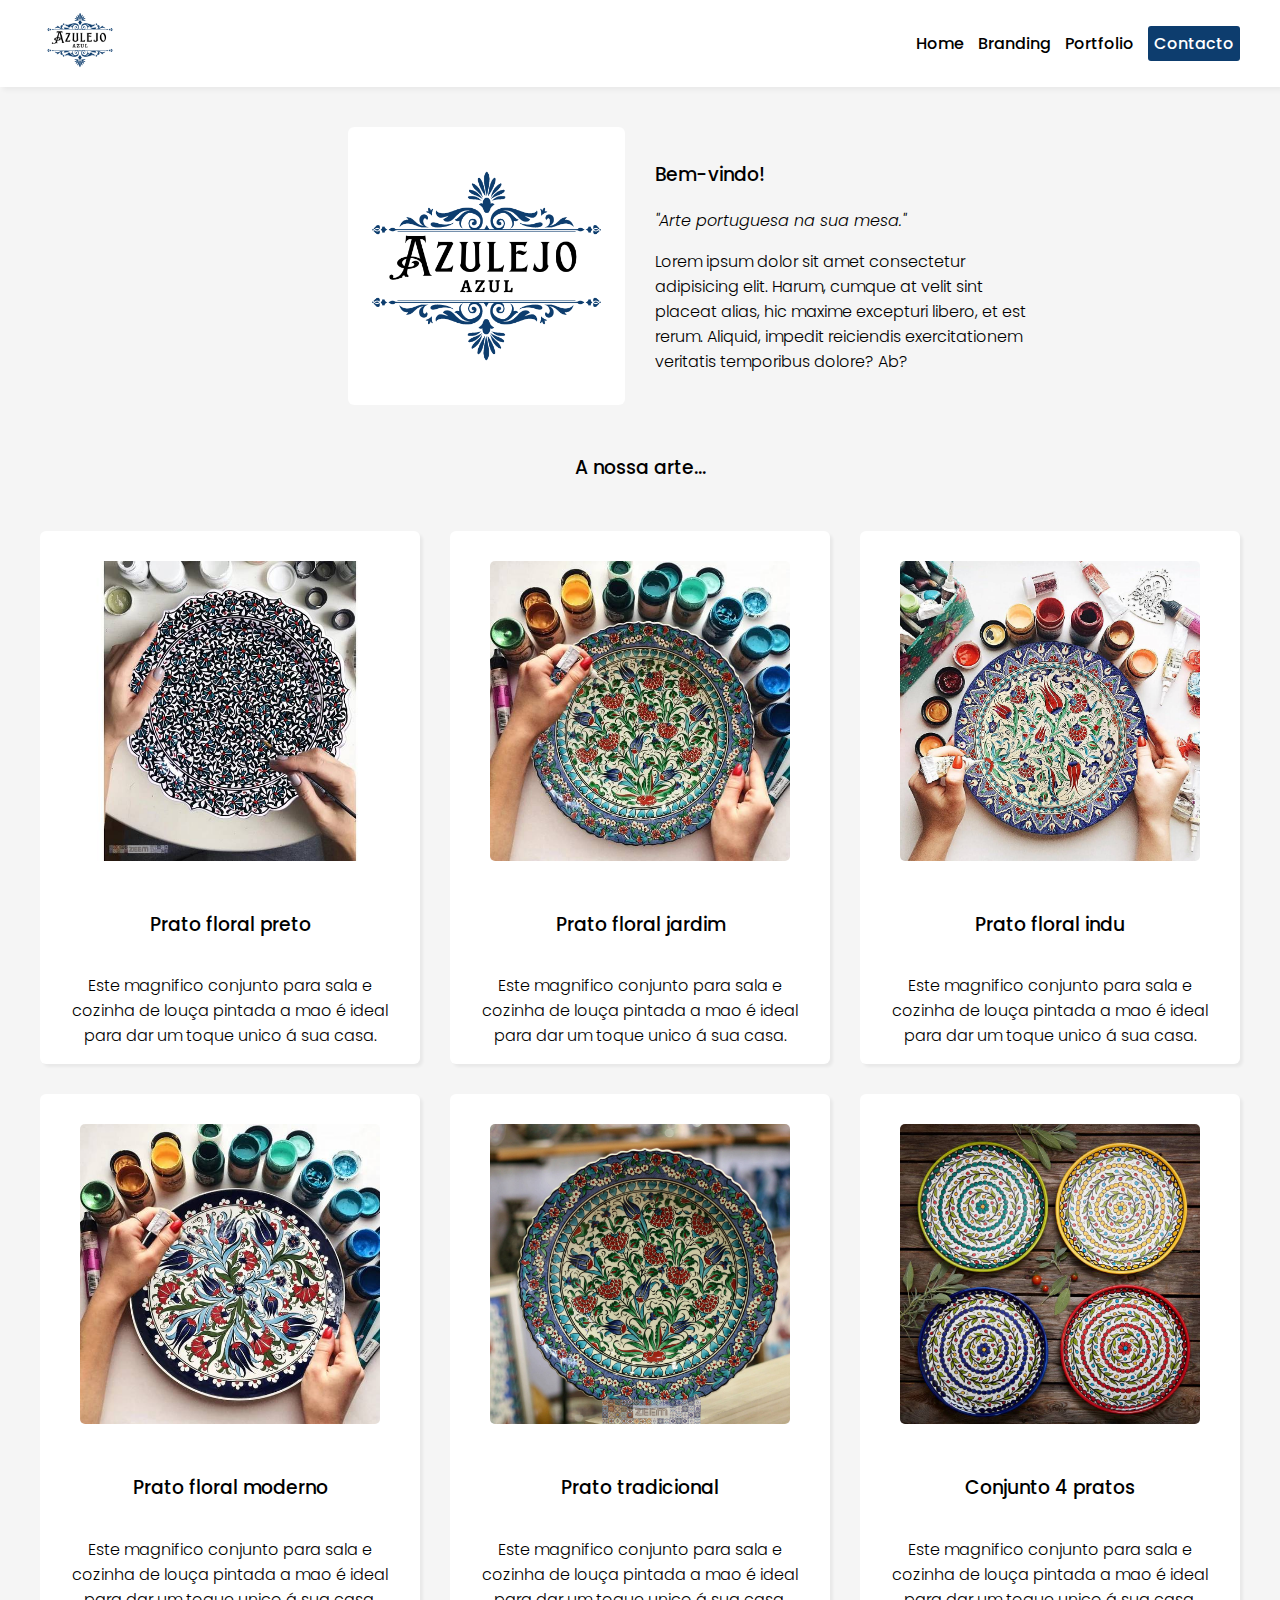
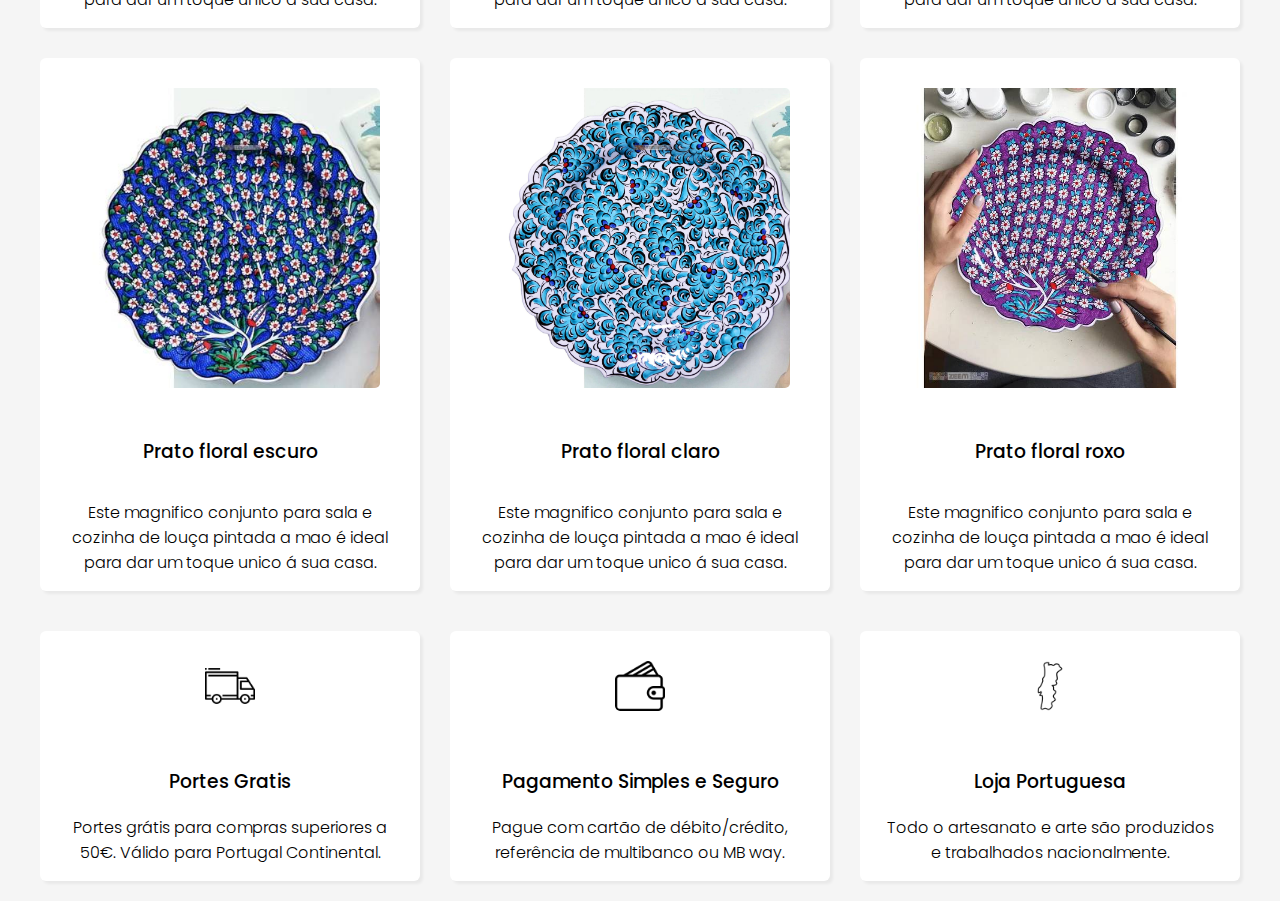
==== index.html @ 8f3012cb "Website azulejo azul" ====
<!DOCTYPE html>
<html lang="pt">
  <head>
    <meta charset="UTF-8" />
    <meta name="viewport" content="width=device-width, initial-scale=1.0" />
    <title>Azulejo Azul</title>
    <link rel="shortcut icon" href="img/logo.png" type="image/x-icon" />
    <link rel="stylesheet" href="style.css" />
    <script src="sidebar.js"></script>
  </head>
  <body>
    <header class="grid">
      <a href="#"><img src="img/logo.png" alt="" /></a>
      <nav class="sidebar">
        <a href="#" onclick="hideSidebar()"
          ><svg
            height="24px"
            id="Layer_1"
            style="enable-background: new 0 0 512 512"
            version="1.1"
            viewBox="0 0 512 512"
            width="24px"
            xml:space="preserve"
            xmlns="http://www.w3.org/2000/svg"
            xmlns:xlink="http://www.w3.org/1999/xlink"
          >
            <path
              d="M189.3,128.4L89,233.4c-6,5.8-9,13.7-9,22.4c0,8.7,3,16.5,9,22.4l100.3,105.4c11.9,12.5,31.3,12.5,43.2,0  c11.9-12.5,11.9-32.7,0-45.2L184.4,288h217c16.9,0,30.6-14.3,30.6-32c0-17.7-13.7-32-30.6-32h-217l48.2-50.4  c11.9-12.5,11.9-32.7,0-45.2C220.6,115.9,201.3,115.9,189.3,128.4z"
            /></svg></a>
        <a href="#">Home</a>
        <a href="Branding.html">Branding</a>
        <a href="portfolio.html">Portfolio</a>
        <a href="contactos.html">Contacto</a>
      </nav>
      <nav>
        <a href="#" class="hideOnMobile">Home</a>
        <a href="Branding.html" class="hideOnMobile">Branding</a>
        <a href="portfolio.html" class="hideOnMobile">Portfolio</a>
        <a href="contactos.html" id="contacto">Contacto</a>
        <a href="#" onclick="showSidebar()" class="menuButton"
          ><svg
            xmlns="http://www.w3.org/2000/svg"
            height="30px"
            viewBox="0 -960 960 960"
            width="30px"
            fill="#000000"
          >
            <path
              d="M120-240v-80h720v80H120Zm0-200v-80h720v80H120Zm0-200v-80h720v80H120Z"
            /></svg></a>
      </nav>
    </header>
    <main class="grid">
      <img src="img/logo.png" alt="logo azulejo azul" id="logo" />
      <div class="welcome">
        <h3>Bem-vindo!</h3>
        <p><i>"Arte portuguesa na sua mesa."</i></p>
        <p>
          Lorem ipsum dolor sit amet consectetur adipisicing elit. Harum, cumque
          at velit sint placeat alias, hic maxime excepturi libero, et est
          rerum. Aliquid, impedit reiciendis exercitationem veritatis temporibus
          dolore? Ab?
        </p>
      </div>
      <h3 class="tgaleria">A nossa arte...</h3>
      <div class="cartao">
        <img src="img/prato9.webp" alt="" width="100px" />
        <h3>Prato floral preto</h3>
        <p>
          Este magnifico conjunto para sala e cozinha de louça pintada a mao é
          ideal para dar um toque unico á sua casa.
        </p>
      </div>
      <div class="cartao">
        <img src="img/prato1.webp" alt="" width="100px" />
        <h3>Prato floral jardim</h3>
        <p>
          Este magnifico conjunto para sala e cozinha de louça pintada a mao é
          ideal para dar um toque unico á sua casa.
        </p>
      </div>
      <div class="cartao">
        <img src="img/prato2.jpg" alt="" />
        <h3>Prato floral indu</h3>
        <p>
          Este magnifico conjunto para sala e cozinha de louça pintada a mao é
          ideal para dar um toque unico á sua casa.
        </p>
      </div>
      <div class="cartao">
        <img src="img/prato3.webp" alt="" width="100px" />
        <h3>Prato floral moderno</h3>
        <p>
          Este magnifico conjunto para sala e cozinha de louça pintada a mao é
          ideal para dar um toque unico á sua casa.
        </p>
      </div>
      <div class="cartao">
        <img src="img/prato4.webp" alt="" width="100px" />
        <h3>Prato tradicional</h3>
        <p>
          Este magnifico conjunto para sala e cozinha de louça pintada a mao é
          ideal para dar um toque unico á sua casa.
        </p>
      </div>
      <div class="cartao">
        <img src="img/prato5.webp" alt="" />
        <h3>Conjunto 4 pratos</h3>
        <p>
          Este magnifico conjunto para sala e cozinha de louça pintada a mao é
          ideal para dar um toque unico á sua casa.
        </p>
      </div>
      <div class="cartao">
        <img src="img/prato6.webp" alt="" width="100px" />
        <h3>Prato floral escuro</h3>
        <p>
          Este magnifico conjunto para sala e cozinha de louça pintada a mao é
          ideal para dar um toque unico á sua casa.
        </p>
      </div>
      <div class="cartao">
        <img src="img/prato7.webp" alt="" width="100px" />
        <h3>Prato floral claro</h3>
        <p>
          Este magnifico conjunto para sala e cozinha de louça pintada a mao é
          ideal para dar um toque unico á sua casa.
        </p>
      </div>
      <div class="cartao">
        <img src="img/prato8.webp" alt="" />
        <h3>Prato floral roxo</h3>
        <p>
          Este magnifico conjunto para sala e cozinha de louça pintada a mao é
          ideal para dar um toque unico á sua casa.
        </p>
      </div>
    </main>
  </body>
  <footer class="grid">
    <div class="cartao">
      <img src="img/truck.png" alt="imagem de transportadora" width="50px" />
      <h3>Portes Gratis</h3>
      <p>
        Portes grátis para compras superiores a 50€. Válido para Portugal
        Continental.
      </p>
    </div>
    <div class="cartao">
      <img src="img/wallet.png" alt="imagem de uma carteira" width="50px" />
      <h3>Pagamento Simples e Seguro</h3>
      <p>
        Pague com cartão de débito/crédito, referência de multibanco ou MB way.
      </p>
    </div>
    <div class="cartao">
      <img src="img/portugal.png" alt="imagem de portugal" width="50px" />
      <h3>Loja Portuguesa</h3>
      <p>
        Todo o artesanato e arte são produzidos e trabalhados nacionalmente.
      </p>
    </div>
  </footer>
</html>
---- style.css ----
@import url('https://fonts.googleapis.com/css2?family=Poppins:ital,wght@0,100;0,200;0,300;0,400;0,500;0,600;0,700;0,800;0,900;1,100;1,200;1,300;1,400;1,500;1,600;1,700;1,800;1,900&display=swap');

/* FAMILIA POPPIN\  */

p,
li {
  font-family: 'Poppins', sans-serif;
  font-weight: 300;
  font-style: normal;
}

#logo {
  width: 100%;
  text-align: center;
  grid-column: 4 / span 3;
  border-radius: 6px;
}

#perfil {
  grid-column: span 6;
  filter: grayscale(100%);
  width: 100%;
}

#contacto-button {
  background-color: #0d3d6e; /* Green background */
  border: none; /* Remove borders */
  color: white; /* White text */
  padding: 6px; /* Some padding */
  text-align: center; /* Centered text */
  text-decoration: none; /* Remove underline */
  display: inline-block; /* Inline block element */
  font-size: 16px; /* Font size */
  cursor: pointer; /* Pointer cursor on hover */
  border-radius: 2px; /* Rounded corners */
  /* position: absolute;
            bottom: 0; */
}

#contacto-button:hover {
  background-color: black;
}

#sobremim {
  grid-column: span 5;
  position: relative;
  justify-content: center;
}

main .welcome {
  grid-column: 7 / span 4;
}

.poppins-regular {
  font-family: 'Poppins', sans-serif;
  font-weight: 400;
  font-style: normal;
}

h3,
header nav a {
  font-family: 'Poppins', sans-serif;
  font-weight: 500;
  font-style: normal;
}

.tgaleria {
  grid-column: 4 / span 6;
  text-align: center;
}

#contacto {
  background-color: #0d3d6e;
  color: white;
  border-radius: 3px;
  padding: 6px;
}

h1,
h2 {
  font-family: 'Poppins', sans-serif;
  font-weight: 600;
  font-style: normal;
}

.poppins-bold {
  font-family: 'Poppins', sans-serif;
  font-weight: 700;
  font-style: normal;
}

/*  */

.produtos {
  text-decoration: none;
  color: black;
}

body {
  margin: 0;
  font-family: 'Poppins';
  background: #f5f5f5;
}

.grid {
  display: grid;
  grid-template-columns: repeat(12, 1fr);
  gap: 30px;
}

header {
  padding: 0px 40px;
  background: #fff;
  align-items: center;
  box-shadow: 3px 3px 5px rgba(0, 0, 0, 0.05);
}

header img {
  width: 80px;
}

header h1 {
  grid-column: span 6;
}

header nav {
  grid-column: 7 / span 6;
  justify-self: end;
}

.sidebar {
  position: fixed;
  top: 0;
  right: 0;
  height: 100vh;
  width: 250px;
  z-index: 999;
  background-color: rgba(0, 0, 0, 0.1);
  backdrop-filter: blur(10px);
  box-shadow: -3px 0 3px rgba(0, 0, 0, 0.05);
  display: none;
  flex-direction: column;
  align-items: center;
  justify-content: center;
}

header nav a {
  color: black;
  margin-left: 10px;
  text-decoration: none;
}
main {
  max-width: 1200px;
  margin: 20px auto;
  padding: 20px;
  align-items: center;
}

main > h2 {
  grid-column: span 12;
  font-size: 1.5em;
  text-align: center;
  /* padding-top: 20px; */
}

main .cartao {
  grid-column: span 4;
  background: white;
  padding: 0px 20px;
  border-radius: 6px;
  box-shadow: 3px 3px 3px rgba(0, 0, 0, 0.05);
  height: 100%;
  text-align: center;
  display: flex;
  flex-direction: column;
  justify-content: center;
  align-items: center;
  cursor: pointer;
}

main .cartao_contacto {
  grid-column: span 12;
  background: white;
  border-radius: 6px;
  box-shadow: 3px 3px 3px rgba(0, 0, 0, 0.05);
  text-align: center;
  display: flex;
  flex-direction: column;
  justify-content: center;
  align-items: center;
}

input[type='text'],
input[type='email'],
select,
textarea {
  width: 100%;
  padding: 12px;
  border: 1px solid #ccc;
  border-radius: 4px;
  box-sizing: border-box;
  margin-top: 6px;
  margin-bottom: 16px;
  resize: vertical;
}

input[value='Enviar'] {
  background-color: black;
  color: white;
  padding: 12px 20px;
  border: none;
  border-radius: 4px;
  cursor: pointer;
  margin-bottom: 19px;
  width: 36px;
}

input[value='Enviar']:hover {
  background-color: gray;
}

.container {
  border-radius: 5px;
  background-color: #f2f2f2;
  padding: 20px;
}

main .cartao img {
  width: 300px;
}

footer {
  padding: 0px 40px 20px 40px;
  background: #f5f5f5;
  align-items: center;
}

footer .cartao {
  grid-column: span 4;
  background: white;
  padding: 0px 20px;
  border-radius: 6px;
  box-shadow: 3px 3px 3px rgba(0, 0, 0, 0.05);
  text-align: center;
  height: 100%;
}

.cartao_s {
  grid-column: span 6;
  background: white;
  padding: 0px 20px 20px 20px;
  border-radius: 6px;
  box-shadow: 3px 3px 3px rgba(0, 0, 0, 0.05);
  text-align: center;
  /* height: 100%; */
  display: flex;
  flex-direction: column;
  align-items: center;
  /* justify-content: center; */
  /*  */
  max-height: 200px; /* Altura inicial limitada */
  overflow: hidden;
  transition: max-height 0.4s ease;
  position: relative;
  /* Para posicionar o botão dentro da caixa */
}

.cartao_s.expanded {
  max-height: 100%;
  height: 100%; /* Altura ao expandir */
  justify-content: center;
}

.expand-btn {
  background-color: black;
  color: white;
  border: none;
  padding: 8px 12px;
  cursor: pointer;
  text-align: center;
  width: 100%;
  position: absolute;
  /* Posiciona o botão dentro da caixa */
  bottom: 0; /* Alinha o botão na parte inferior */
  left: 0;
  margin-top: 60px;
}

.expand-btn:hover {
  background-color: grey;
}

.cartao_s p,
ul {
  text-align: start;
}

.cartao_s p {
  text-indent: 1em;
}

.cartao_s img {
  width: 200px;
}

.cartao img {
  margin: 30px 0px;
  border-radius: 5px;
}

/* EFEITO NAVBAR */
nav a {
  position: relative;
}

div.branding {
  grid-column: 2 / span 10;
  position: relative;
  /* width: 50vw; */
  /* height: 0; */
  padding-top: 56.25%;
  padding-bottom: 0;
  box-shadow: 0 2px 8px 0 rgba(63, 69, 81, 0.16);
  /* margin-top: 1.6em;
  margin-bottom: 0.9em; */
  overflow: hidden;
  border-radius: 8px;
  will-change: transform;
}

nav a::after {
  content: '';
  display: block;
  height: 2px;
  width: 0;
  background-color: #333;
  position: absolute;
  bottom: 0;
  left: 50%;
  transform: translateX(-50%);
  transition: width 0.3s ease-in-out, transform 0.3s ease-in-out;
}

nav a#contacto::after {
  content: none;
}

nav a#contacto:hover {
  background-color: black;
}

nav a:hover::after {
  width: 100%;
}
/* FIM EFEITO */
.menuButton {
  display: none;
}
@media screen and (max-width: 960px) {
  html {
    width: 100vw;
  }

  /* header nav a {
    color: #023265;
  } */

  .menuButton {
    display: block;
  }
  main img {
    grid-column: 2 / span 10;
  }
  main .welcome {
    grid-column: 3 / span 8;
    text-align: center;
  }

  main .cartao {
    grid-column: 2 / span 10;
  }
  main .cartao_s {
    grid-column: span 10;
  }

  div.welcome {
    grid-column: 2 / span 10;
  }

  header nav {
    grid-column: 12;
  }
  header.grid {padding:0px;width: 100%;}

  header a {grid-column: span 3;}

  #sobremim {
    grid-column: span 12;
  }

  #expandableBox {
    grid-column: span 12;
  }

  div#sobremim a{
    margin-left: 35%;
    width: 30%;
  }

  #perfil {
    grid-column: 1 / span 10;
  }

  .hideOnMobile {
    display: none;
  }

 a#contacto{display: none;}

  main .cartao img {
    width: 100%;
  }
  footer .cartao {
    grid-column: 2 / span 10;
    height: 100%;
  }
  footer {
    padding: 0px 10px 20px;
    margin-bottom: 10px;
  }
  main.grid {
    margin: 20 0px;
    padding-top: 0;
  }
  #logo {
    width: 50%;
    grid-column: 5 / span 8;
  }
  header img {
    grid-column: span 2;
  }

  div.branding {
    grid-column: span 12;
  }
}

div.cartao_contacto{
  padding: 2%;
}

#sitacao{margin-top: 0px;}

@media (max-width: 600px) {
  .sidebar {
    width: 100%;
  }
}
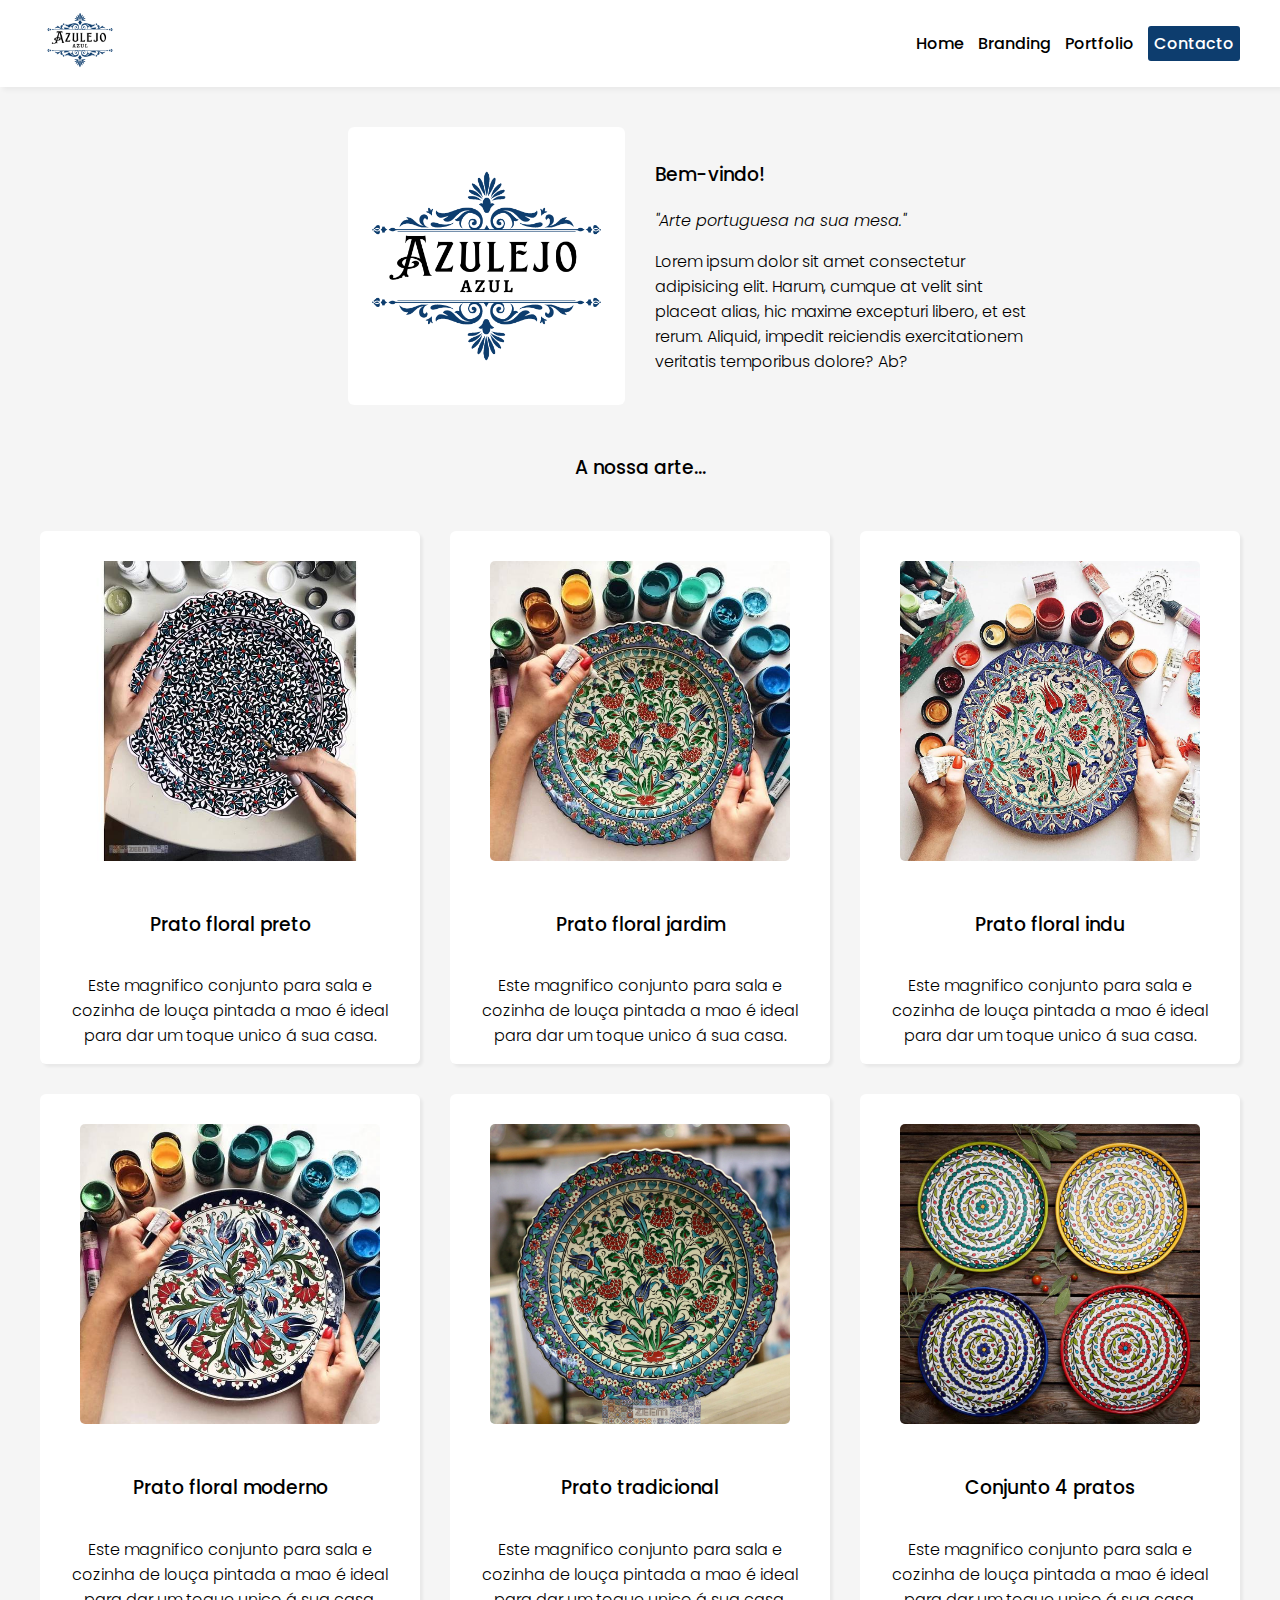
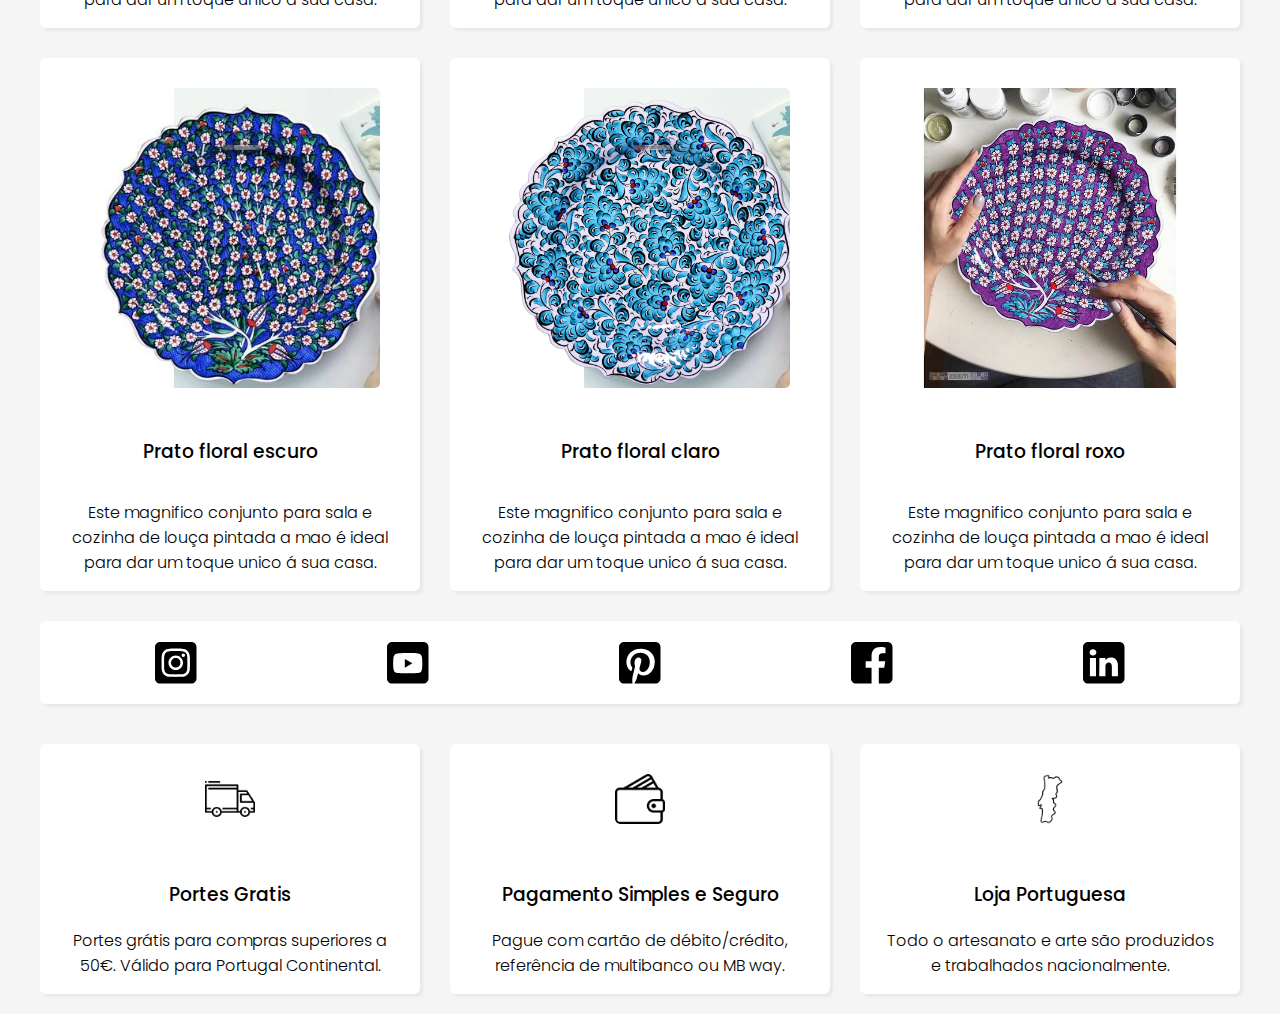
==== commit f8275f31: "added socials" ====
--- a/index.html
+++ b/index.html
@@ -26,7 +26,8 @@
           >
             <path
               d="M189.3,128.4L89,233.4c-6,5.8-9,13.7-9,22.4c0,8.7,3,16.5,9,22.4l100.3,105.4c11.9,12.5,31.3,12.5,43.2,0  c11.9-12.5,11.9-32.7,0-45.2L184.4,288h217c16.9,0,30.6-14.3,30.6-32c0-17.7-13.7-32-30.6-32h-217l48.2-50.4  c11.9-12.5,11.9-32.7,0-45.2C220.6,115.9,201.3,115.9,189.3,128.4z"
-            /></svg></a>
+            /></svg
+        ></a>
         <a href="#">Home</a>
         <a href="Branding.html">Branding</a>
         <a href="portfolio.html">Portfolio</a>
@@ -47,7 +48,8 @@
           >
             <path
               d="M120-240v-80h720v80H120Zm0-200v-80h720v80H120Zm0-200v-80h720v80H120Z"
-            /></svg></a>
+            /></svg
+        ></a>
       </nav>
     </header>
     <main class="grid">
@@ -134,6 +136,111 @@
           Este magnifico conjunto para sala e cozinha de louça pintada a mao é
           ideal para dar um toque unico á sua casa.
         </p>
+      </div>
+      <div class="socials">
+        <a href=""><?xml version="1.0" ?><!DOCTYPE svg PUBLIC '-//W3C//DTD SVG 1.1//EN' 'http://www.w3.org/Graphics/SVG/1.1/DTD/svg11.dtd'>
+        <svg
+          style="
+            fill-rule: evenodd;
+            clip-rule: evenodd;
+            stroke-linejoin: round;
+            stroke-miterlimit: 2;
+          "
+          version="1.1"
+          viewBox="0 0 512 512"
+          width="100%"
+          xml:space="preserve"
+          xmlns="http://www.w3.org/2000/svg"
+          xmlns:serif="http://www.serif.com/"
+          xmlns:xlink="http://www.w3.org/1999/xlink"
+        >
+          <path
+            d="M449.446,0c34.525,0 62.554,28.03 62.554,62.554l0,386.892c0,34.524 -28.03,62.554 -62.554,62.554l-386.892,0c-34.524,0 -62.554,-28.03 -62.554,-62.554l0,-386.892c0,-34.524 28.029,-62.554 62.554,-62.554l386.892,0Zm-193.446,81c-47.527,0 -53.487,0.201 -72.152,1.053c-18.627,0.85 -31.348,3.808 -42.48,8.135c-11.508,4.472 -21.267,10.456 -30.996,20.184c-9.729,9.729 -15.713,19.489 -20.185,30.996c-4.326,11.132 -7.284,23.853 -8.135,42.48c-0.851,18.665 -1.052,24.625 -1.052,72.152c0,47.527 0.201,53.487 1.052,72.152c0.851,18.627 3.809,31.348 8.135,42.48c4.472,11.507 10.456,21.267 20.185,30.996c9.729,9.729 19.488,15.713 30.996,20.185c11.132,4.326 23.853,7.284 42.48,8.134c18.665,0.852 24.625,1.053 72.152,1.053c47.527,0 53.487,-0.201 72.152,-1.053c18.627,-0.85 31.348,-3.808 42.48,-8.134c11.507,-4.472 21.267,-10.456 30.996,-20.185c9.729,-9.729 15.713,-19.489 20.185,-30.996c4.326,-11.132 7.284,-23.853 8.134,-42.48c0.852,-18.665 1.053,-24.625 1.053,-72.152c0,-47.527 -0.201,-53.487 -1.053,-72.152c-0.85,-18.627 -3.808,-31.348 -8.134,-42.48c-4.472,-11.507 -10.456,-21.267 -20.185,-30.996c-9.729,-9.728 -19.489,-15.712 -30.996,-20.184c-11.132,-4.327 -23.853,-7.285 -42.48,-8.135c-18.665,-0.852 -24.625,-1.053 -72.152,-1.053Zm0,31.532c46.727,0 52.262,0.178 70.715,1.02c17.062,0.779 26.328,3.63 32.495,6.025c8.169,3.175 13.998,6.968 20.122,13.091c6.124,6.124 9.916,11.954 13.091,20.122c2.396,6.167 5.247,15.433 6.025,32.495c0.842,18.453 1.021,23.988 1.021,70.715c0,46.727 -0.179,52.262 -1.021,70.715c-0.778,17.062 -3.629,26.328 -6.025,32.495c-3.175,8.169 -6.967,13.998 -13.091,20.122c-6.124,6.124 -11.953,9.916 -20.122,13.091c-6.167,2.396 -15.433,5.247 -32.495,6.025c-18.45,0.842 -23.985,1.021 -70.715,1.021c-46.73,0 -52.264,-0.179 -70.715,-1.021c-17.062,-0.778 -26.328,-3.629 -32.495,-6.025c-8.169,-3.175 -13.998,-6.967 -20.122,-13.091c-6.124,-6.124 -9.917,-11.953 -13.091,-20.122c-2.396,-6.167 -5.247,-15.433 -6.026,-32.495c-0.842,-18.453 -1.02,-23.988 -1.02,-70.715c0,-46.727 0.178,-52.262 1.02,-70.715c0.779,-17.062 3.63,-26.328 6.026,-32.495c3.174,-8.168 6.967,-13.998 13.091,-20.122c6.124,-6.123 11.953,-9.916 20.122,-13.091c6.167,-2.395 15.433,-5.246 32.495,-6.025c18.453,-0.842 23.988,-1.02 70.715,-1.02Zm0,53.603c-49.631,0 -89.865,40.234 -89.865,89.865c0,49.631 40.234,89.865 89.865,89.865c49.631,0 89.865,-40.234 89.865,-89.865c0,-49.631 -40.234,-89.865 -89.865,-89.865Zm0,148.198c-32.217,0 -58.333,-26.116 -58.333,-58.333c0,-32.217 26.116,-58.333 58.333,-58.333c32.217,0 58.333,26.116 58.333,58.333c0,32.217 -26.116,58.333 -58.333,58.333Zm114.416,-151.748c0,11.598 -9.403,20.999 -21.001,20.999c-11.597,0 -20.999,-9.401 -20.999,-20.999c0,-11.598 9.402,-21 20.999,-21c11.598,0 21.001,9.402 21.001,21Z"
+          />
+        </svg></a
+        >
+        <a href=""><?xml version="1.0" ?><!DOCTYPE svg PUBLIC '-//W3C//DTD SVG 1.1//EN' 'http://www.w3.org/Graphics/SVG/1.1/DTD/svg11.dtd'>
+        <svg
+          style="
+            fill-rule: evenodd;
+            clip-rule: evenodd;
+            stroke-linejoin: round;
+            stroke-miterlimit: 2;
+          "
+          version="1.1"
+          viewBox="0 0 512 512"
+          width="100%"
+          xml:space="preserve"
+          xmlns="http://www.w3.org/2000/svg"
+          xmlns:serif="http://www.serif.com/"
+          xmlns:xlink="http://www.w3.org/1999/xlink"
+        >
+          <path
+            d="M449.446,0c34.525,0 62.554,28.03 62.554,62.554l0,386.892c0,34.524 -28.03,62.554 -62.554,62.554l-386.892,0c-34.524,0 -62.554,-28.03 -62.554,-62.554l0,-386.892c0,-34.524 28.029,-62.554 62.554,-62.554l386.892,0Zm-20.967,175.63c-4.139,-15.489 -16.337,-27.687 -31.826,-31.826c-28.078,-7.524 -140.653,-7.524 -140.653,-7.524c0,0 -112.575,0 -140.653,7.524c-15.486,4.139 -27.686,16.337 -31.826,31.826c-7.521,28.075 -7.521,86.652 -7.521,86.652c0,0 0,58.576 7.521,86.648c4.14,15.489 16.34,27.69 31.826,31.829c28.078,7.521 140.653,7.521 140.653,7.521c0,0 112.575,0 140.653,-7.521c15.489,-4.139 27.687,-16.34 31.826,-31.829c7.521,-28.072 7.521,-86.648 7.521,-86.648c0,0 0,-58.577 -7.521,-86.652Zm-208.481,140.653l0,-108.002l93.53,54.001l-93.53,54.001Z"
+          />
+        </svg></a
+        >
+        <a href=""><?xml version="1.0" ?><!DOCTYPE svg PUBLIC '-//W3C//DTD SVG 1.1//EN' 'http://www.w3.org/Graphics/SVG/1.1/DTD/svg11.dtd'>
+        <svg
+          style="
+            fill-rule: evenodd;
+            clip-rule: evenodd;
+            stroke-linejoin: round;
+            stroke-miterlimit: 2;
+          "
+          version="1.1"
+          viewBox="0 0 512 512"
+          width="100%"
+          xml:space="preserve"
+          xmlns="http://www.w3.org/2000/svg"
+          xmlns:serif="http://www.serif.com/"
+          xmlns:xlink="http://www.w3.org/1999/xlink"
+        >
+          <path
+            d="M449.446,0c34.525,0 62.554,28.03 62.554,62.554l0,386.892c0,34.524 -28.03,62.554 -62.554,62.554l-260.214,0c10.837,-18.276 24.602,-44.144 30.094,-65.264c3.331,-12.822 17.073,-65.143 17.073,-65.143c8.934,17.04 35.04,31.465 62.807,31.465c82.652,0 142.199,-76.005 142.199,-170.448c0,-90.528 -73.876,-158.265 -168.937,-158.265c-118.259,0 -181.063,79.384 -181.063,165.827c0,40.192 21.397,90.228 55.623,106.161c5.192,2.415 7.969,1.351 9.164,-3.666c0.909,-3.809 5.53,-22.421 7.612,-31.077c0.665,-2.767 0.336,-5.147 -1.901,-7.86c-11.323,-13.729 -20.394,-38.983 -20.394,-62.536c0,-60.438 45.767,-118.921 123.739,-118.921c67.317,0 114.465,45.875 114.465,111.485c0,74.131 -37.438,125.487 -86.146,125.487c-26.9,0 -47.034,-22.243 -40.579,-49.52c7.727,-32.575 22.696,-67.726 22.696,-91.239c0,-21.047 -11.295,-38.601 -34.673,-38.601c-27.5,0 -49.585,28.448 -49.585,66.551c0,24.27 8.198,40.685 8.198,40.685c0,0 -27.155,114.826 -32.132,136.211c-5.51,23.659 -3.352,56.982 -0.956,78.664l0.011,0.004l-103.993,0c-34.524,0 -62.554,-28.03 -62.554,-62.554l0,-386.892c0,-34.524 28.029,-62.554 62.554,-62.554l386.892,0Z"
+          />
+        </svg></a
+        >
+        <a href=""><svg
+          style="
+            fill-rule: evenodd;
+            clip-rule: evenodd;
+            stroke-linejoin: round;
+            stroke-miterlimit: 2;
+          "
+          version="1.1"
+          viewBox="0 0 512 512"
+          width="100%"
+          xml:space="preserve"
+          xmlns="http://www.w3.org/2000/svg"
+          xmlns:serif="http://www.serif.com/"
+          xmlns:xlink="http://www.w3.org/1999/xlink"
+        >
+          <path
+            d="M449.446,0c34.525,0 62.554,28.03 62.554,62.554l0,386.892c0,34.524 -28.03,62.554 -62.554,62.554l-106.468,0l0,-192.915l66.6,0l12.672,-82.621l-79.272,0l0,-53.617c0,-22.603 11.073,-44.636 46.58,-44.636l36.042,0l0,-70.34c0,0 -32.71,-5.582 -63.982,-5.582c-65.288,0 -107.96,39.569 -107.96,111.204l0,62.971l-72.573,0l0,82.621l72.573,0l0,192.915l-191.104,0c-34.524,0 -62.554,-28.03 -62.554,-62.554l0,-386.892c0,-34.524 28.029,-62.554 62.554,-62.554l386.892,0Z"
+          />
+        </svg></a
+        >
+        <a href="#"
+          ><svg
+            style="
+              fill-rule: evenodd;
+              clip-rule: evenodd;
+              stroke-linejoin: round;
+              stroke-miterlimit: 2;
+            "
+            version="1.1"
+            viewBox="0 0 512 512"
+            width="100%"
+            xml:space="preserve"
+            xmlns="http://www.w3.org/2000/svg"
+            xmlns:serif="http://www.serif.com/"
+            xmlns:xlink="http://www.w3.org/1999/xlink"
+          >
+            <path
+              d="M449.446,0c34.525,0 62.554,28.03 62.554,62.554l0,386.892c0,34.524 -28.03,62.554 -62.554,62.554l-386.892,0c-34.524,0 -62.554,-28.03 -62.554,-62.554l0,-386.892c0,-34.524 28.029,-62.554 62.554,-62.554l386.892,0Zm-288.985,423.278l0,-225.717l-75.04,0l0,225.717l75.04,0Zm270.539,0l0,-129.439c0,-69.333 -37.018,-101.586 -86.381,-101.586c-39.804,0 -57.634,21.891 -67.617,37.266l0,-31.958l-75.021,0c0.995,21.181 0,225.717 0,225.717l75.02,0l0,-126.056c0,-6.748 0.486,-13.492 2.474,-18.315c5.414,-13.475 17.767,-27.434 38.494,-27.434c27.135,0 38.007,20.707 38.007,51.037l0,120.768l75.024,0Zm-307.552,-334.556c-25.674,0 -42.448,16.879 -42.448,39.002c0,21.658 16.264,39.002 41.455,39.002l0.484,0c26.165,0 42.452,-17.344 42.452,-39.002c-0.485,-22.092 -16.241,-38.954 -41.943,-39.002Z"
+            /></svg
+        ></a>
       </div>
     </main>
   </body>
--- a/style.css
+++ b/style.css
@@ -96,7 +96,7 @@
   color: black;
 }
 
-body {
+body{
   margin: 0;
   font-family: 'Poppins';
   background: #f5f5f5;
@@ -244,6 +244,23 @@
   text-align: center;
   height: 100%;
 }
+
+main .socials {
+  grid-column: span 12;
+  background: white;
+  padding: 0px 20px;
+  border-radius: 6px;
+  box-shadow: 3px 3px 3px rgba(0, 0, 0, 0.05);
+  text-align: center;
+  height: 83px;
+  display: flex;
+  align-items: center;
+  justify-content: space-around;
+}
+
+.socials a{height: 50%;}
+
+.socials a svg {height: 100%;}
 
 .cartao_s {
   grid-column: span 6;
@@ -357,9 +374,6 @@
   display: none;
 }
 @media screen and (max-width: 960px) {
-  html {
-    width: 100vw;
-  }
 
   /* header nav a {
     color: #023265;
@@ -379,6 +393,11 @@
   main .cartao {
     grid-column: 2 / span 10;
   }
+
+  main .socials{
+    grid-column: 2 / span 10;
+  }
+  
   main .cartao_s {
     grid-column: span 10;
   }
@@ -455,4 +474,4 @@
   .sidebar {
     width: 100%;
   }
-}
+}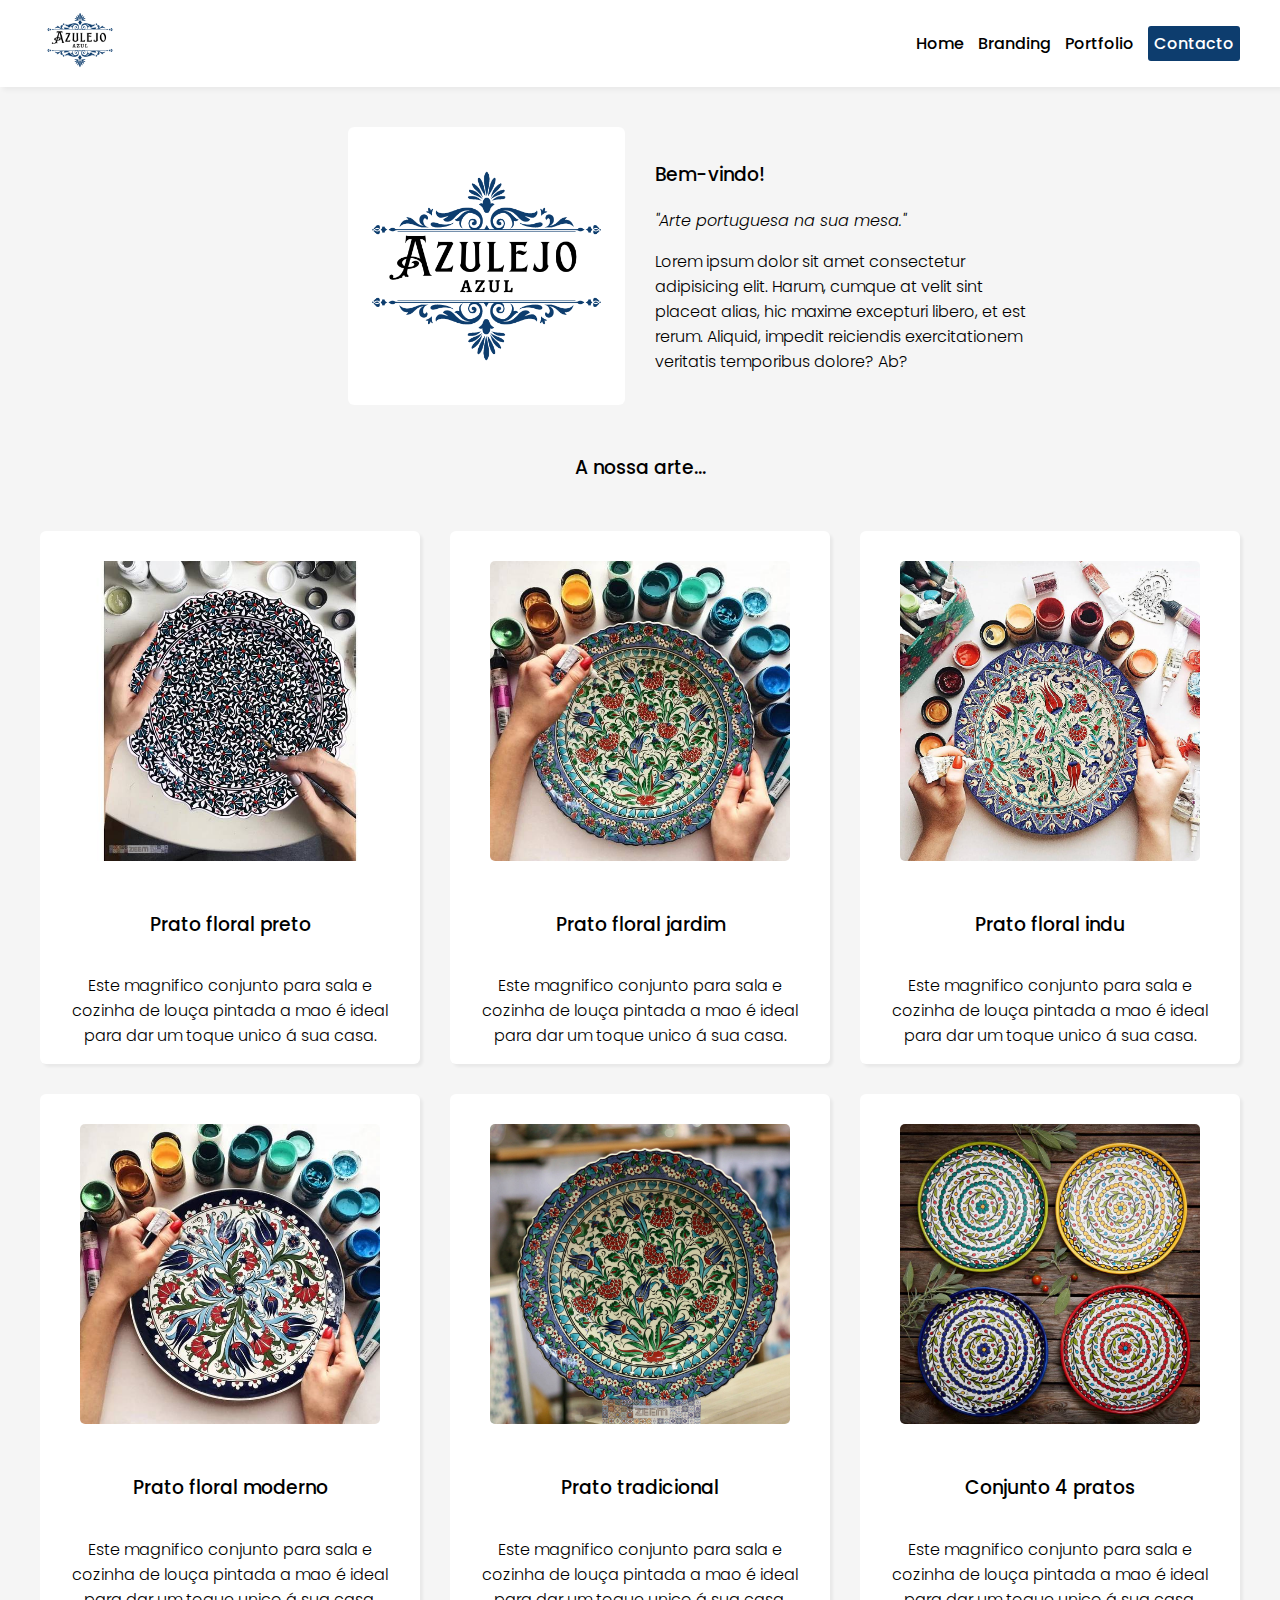
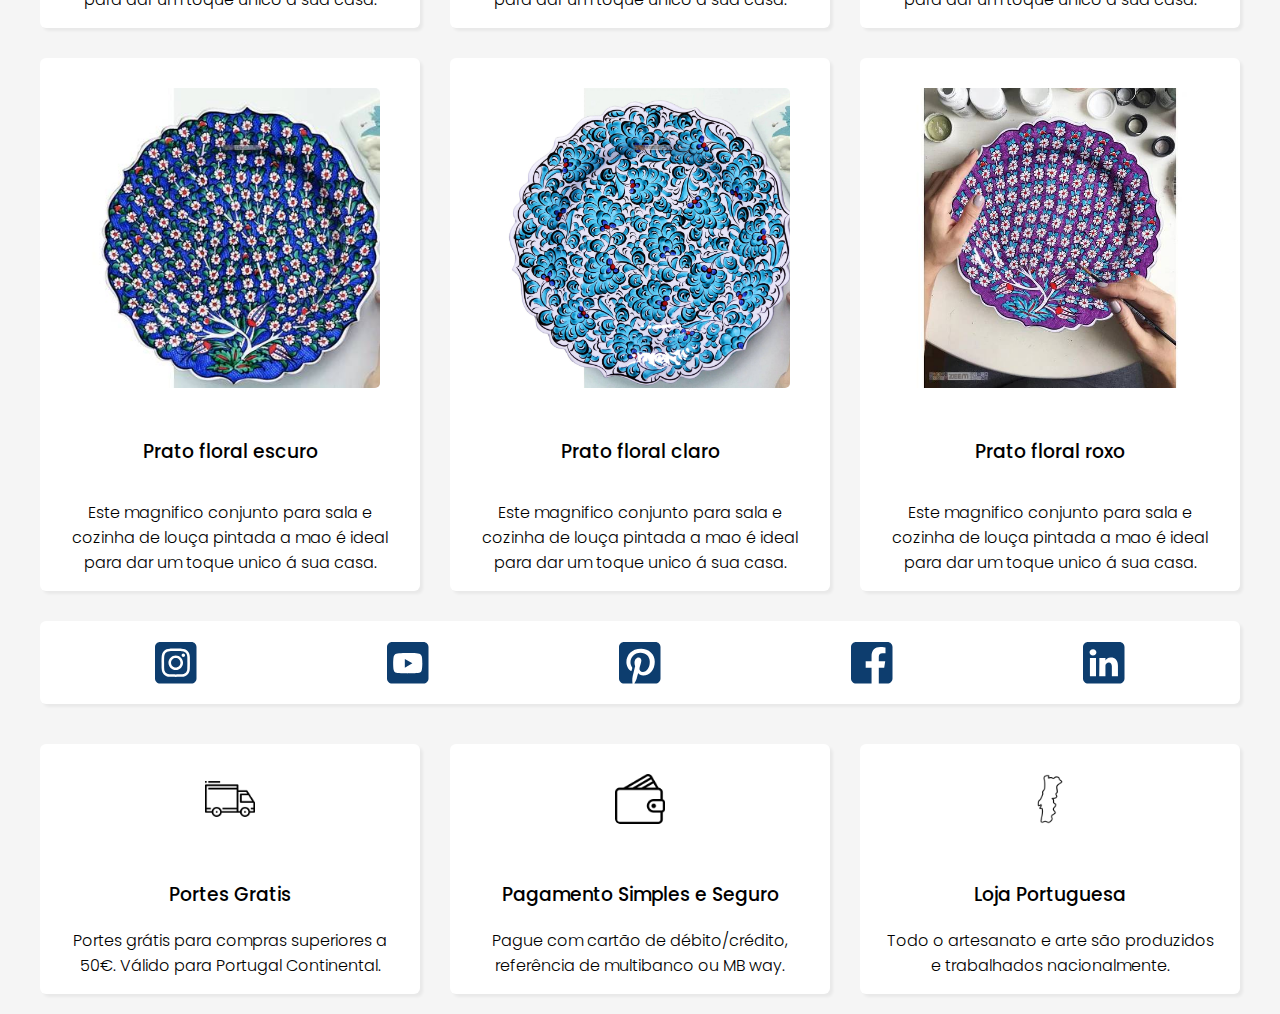
==== commit 1a7ee985: "changed socials color" ====
--- a/index.html
+++ b/index.html
@@ -138,92 +138,97 @@
         </p>
       </div>
       <div class="socials">
-        <a href=""><?xml version="1.0" ?><!DOCTYPE svg PUBLIC '-//W3C//DTD SVG 1.1//EN' 'http://www.w3.org/Graphics/SVG/1.1/DTD/svg11.dtd'>
-        <svg
-          style="
-            fill-rule: evenodd;
-            clip-rule: evenodd;
-            stroke-linejoin: round;
-            stroke-miterlimit: 2;
-          "
-          version="1.1"
-          viewBox="0 0 512 512"
-          width="100%"
-          xml:space="preserve"
-          xmlns="http://www.w3.org/2000/svg"
-          xmlns:serif="http://www.serif.com/"
-          xmlns:xlink="http://www.w3.org/1999/xlink"
-        >
-          <path
-            d="M449.446,0c34.525,0 62.554,28.03 62.554,62.554l0,386.892c0,34.524 -28.03,62.554 -62.554,62.554l-386.892,0c-34.524,0 -62.554,-28.03 -62.554,-62.554l0,-386.892c0,-34.524 28.029,-62.554 62.554,-62.554l386.892,0Zm-193.446,81c-47.527,0 -53.487,0.201 -72.152,1.053c-18.627,0.85 -31.348,3.808 -42.48,8.135c-11.508,4.472 -21.267,10.456 -30.996,20.184c-9.729,9.729 -15.713,19.489 -20.185,30.996c-4.326,11.132 -7.284,23.853 -8.135,42.48c-0.851,18.665 -1.052,24.625 -1.052,72.152c0,47.527 0.201,53.487 1.052,72.152c0.851,18.627 3.809,31.348 8.135,42.48c4.472,11.507 10.456,21.267 20.185,30.996c9.729,9.729 19.488,15.713 30.996,20.185c11.132,4.326 23.853,7.284 42.48,8.134c18.665,0.852 24.625,1.053 72.152,1.053c47.527,0 53.487,-0.201 72.152,-1.053c18.627,-0.85 31.348,-3.808 42.48,-8.134c11.507,-4.472 21.267,-10.456 30.996,-20.185c9.729,-9.729 15.713,-19.489 20.185,-30.996c4.326,-11.132 7.284,-23.853 8.134,-42.48c0.852,-18.665 1.053,-24.625 1.053,-72.152c0,-47.527 -0.201,-53.487 -1.053,-72.152c-0.85,-18.627 -3.808,-31.348 -8.134,-42.48c-4.472,-11.507 -10.456,-21.267 -20.185,-30.996c-9.729,-9.728 -19.489,-15.712 -30.996,-20.184c-11.132,-4.327 -23.853,-7.285 -42.48,-8.135c-18.665,-0.852 -24.625,-1.053 -72.152,-1.053Zm0,31.532c46.727,0 52.262,0.178 70.715,1.02c17.062,0.779 26.328,3.63 32.495,6.025c8.169,3.175 13.998,6.968 20.122,13.091c6.124,6.124 9.916,11.954 13.091,20.122c2.396,6.167 5.247,15.433 6.025,32.495c0.842,18.453 1.021,23.988 1.021,70.715c0,46.727 -0.179,52.262 -1.021,70.715c-0.778,17.062 -3.629,26.328 -6.025,32.495c-3.175,8.169 -6.967,13.998 -13.091,20.122c-6.124,6.124 -11.953,9.916 -20.122,13.091c-6.167,2.396 -15.433,5.247 -32.495,6.025c-18.45,0.842 -23.985,1.021 -70.715,1.021c-46.73,0 -52.264,-0.179 -70.715,-1.021c-17.062,-0.778 -26.328,-3.629 -32.495,-6.025c-8.169,-3.175 -13.998,-6.967 -20.122,-13.091c-6.124,-6.124 -9.917,-11.953 -13.091,-20.122c-2.396,-6.167 -5.247,-15.433 -6.026,-32.495c-0.842,-18.453 -1.02,-23.988 -1.02,-70.715c0,-46.727 0.178,-52.262 1.02,-70.715c0.779,-17.062 3.63,-26.328 6.026,-32.495c3.174,-8.168 6.967,-13.998 13.091,-20.122c6.124,-6.123 11.953,-9.916 20.122,-13.091c6.167,-2.395 15.433,-5.246 32.495,-6.025c18.453,-0.842 23.988,-1.02 70.715,-1.02Zm0,53.603c-49.631,0 -89.865,40.234 -89.865,89.865c0,49.631 40.234,89.865 89.865,89.865c49.631,0 89.865,-40.234 89.865,-89.865c0,-49.631 -40.234,-89.865 -89.865,-89.865Zm0,148.198c-32.217,0 -58.333,-26.116 -58.333,-58.333c0,-32.217 26.116,-58.333 58.333,-58.333c32.217,0 58.333,26.116 58.333,58.333c0,32.217 -26.116,58.333 -58.333,58.333Zm114.416,-151.748c0,11.598 -9.403,20.999 -21.001,20.999c-11.597,0 -20.999,-9.401 -20.999,-20.999c0,-11.598 9.402,-21 20.999,-21c11.598,0 21.001,9.402 21.001,21Z"
-          />
-        </svg></a
-        >
-        <a href=""><?xml version="1.0" ?><!DOCTYPE svg PUBLIC '-//W3C//DTD SVG 1.1//EN' 'http://www.w3.org/Graphics/SVG/1.1/DTD/svg11.dtd'>
-        <svg
-          style="
-            fill-rule: evenodd;
-            clip-rule: evenodd;
-            stroke-linejoin: round;
-            stroke-miterlimit: 2;
-          "
-          version="1.1"
-          viewBox="0 0 512 512"
-          width="100%"
-          xml:space="preserve"
-          xmlns="http://www.w3.org/2000/svg"
-          xmlns:serif="http://www.serif.com/"
-          xmlns:xlink="http://www.w3.org/1999/xlink"
-        >
-          <path
-            d="M449.446,0c34.525,0 62.554,28.03 62.554,62.554l0,386.892c0,34.524 -28.03,62.554 -62.554,62.554l-386.892,0c-34.524,0 -62.554,-28.03 -62.554,-62.554l0,-386.892c0,-34.524 28.029,-62.554 62.554,-62.554l386.892,0Zm-20.967,175.63c-4.139,-15.489 -16.337,-27.687 -31.826,-31.826c-28.078,-7.524 -140.653,-7.524 -140.653,-7.524c0,0 -112.575,0 -140.653,7.524c-15.486,4.139 -27.686,16.337 -31.826,31.826c-7.521,28.075 -7.521,86.652 -7.521,86.652c0,0 0,58.576 7.521,86.648c4.14,15.489 16.34,27.69 31.826,31.829c28.078,7.521 140.653,7.521 140.653,7.521c0,0 112.575,0 140.653,-7.521c15.489,-4.139 27.687,-16.34 31.826,-31.829c7.521,-28.072 7.521,-86.648 7.521,-86.648c0,0 0,-58.577 -7.521,-86.652Zm-208.481,140.653l0,-108.002l93.53,54.001l-93.53,54.001Z"
-          />
-        </svg></a
-        >
-        <a href=""><?xml version="1.0" ?><!DOCTYPE svg PUBLIC '-//W3C//DTD SVG 1.1//EN' 'http://www.w3.org/Graphics/SVG/1.1/DTD/svg11.dtd'>
-        <svg
-          style="
-            fill-rule: evenodd;
-            clip-rule: evenodd;
-            stroke-linejoin: round;
-            stroke-miterlimit: 2;
-          "
-          version="1.1"
-          viewBox="0 0 512 512"
-          width="100%"
-          xml:space="preserve"
-          xmlns="http://www.w3.org/2000/svg"
-          xmlns:serif="http://www.serif.com/"
-          xmlns:xlink="http://www.w3.org/1999/xlink"
-        >
-          <path
-            d="M449.446,0c34.525,0 62.554,28.03 62.554,62.554l0,386.892c0,34.524 -28.03,62.554 -62.554,62.554l-260.214,0c10.837,-18.276 24.602,-44.144 30.094,-65.264c3.331,-12.822 17.073,-65.143 17.073,-65.143c8.934,17.04 35.04,31.465 62.807,31.465c82.652,0 142.199,-76.005 142.199,-170.448c0,-90.528 -73.876,-158.265 -168.937,-158.265c-118.259,0 -181.063,79.384 -181.063,165.827c0,40.192 21.397,90.228 55.623,106.161c5.192,2.415 7.969,1.351 9.164,-3.666c0.909,-3.809 5.53,-22.421 7.612,-31.077c0.665,-2.767 0.336,-5.147 -1.901,-7.86c-11.323,-13.729 -20.394,-38.983 -20.394,-62.536c0,-60.438 45.767,-118.921 123.739,-118.921c67.317,0 114.465,45.875 114.465,111.485c0,74.131 -37.438,125.487 -86.146,125.487c-26.9,0 -47.034,-22.243 -40.579,-49.52c7.727,-32.575 22.696,-67.726 22.696,-91.239c0,-21.047 -11.295,-38.601 -34.673,-38.601c-27.5,0 -49.585,28.448 -49.585,66.551c0,24.27 8.198,40.685 8.198,40.685c0,0 -27.155,114.826 -32.132,136.211c-5.51,23.659 -3.352,56.982 -0.956,78.664l0.011,0.004l-103.993,0c-34.524,0 -62.554,-28.03 -62.554,-62.554l0,-386.892c0,-34.524 28.029,-62.554 62.554,-62.554l386.892,0Z"
-          />
-        </svg></a
-        >
-        <a href=""><svg
-          style="
-            fill-rule: evenodd;
-            clip-rule: evenodd;
-            stroke-linejoin: round;
-            stroke-miterlimit: 2;
-          "
-          version="1.1"
-          viewBox="0 0 512 512"
-          width="100%"
-          xml:space="preserve"
-          xmlns="http://www.w3.org/2000/svg"
-          xmlns:serif="http://www.serif.com/"
-          xmlns:xlink="http://www.w3.org/1999/xlink"
-        >
-          <path
-            d="M449.446,0c34.525,0 62.554,28.03 62.554,62.554l0,386.892c0,34.524 -28.03,62.554 -62.554,62.554l-106.468,0l0,-192.915l66.6,0l12.672,-82.621l-79.272,0l0,-53.617c0,-22.603 11.073,-44.636 46.58,-44.636l36.042,0l0,-70.34c0,0 -32.71,-5.582 -63.982,-5.582c-65.288,0 -107.96,39.569 -107.96,111.204l0,62.971l-72.573,0l0,82.621l72.573,0l0,192.915l-191.104,0c-34.524,0 -62.554,-28.03 -62.554,-62.554l0,-386.892c0,-34.524 28.029,-62.554 62.554,-62.554l386.892,0Z"
-          />
-        </svg></a
-        >
+        <a href=""
+          ><?xml version="1.0" ?><!DOCTYPE svg PUBLIC '-//W3C//DTD SVG 1.1//EN' 'http://www.w3.org/Graphics/SVG/1.1/DTD/svg11.dtd'>
+          <svg
+            style="
+              fill: #0d3d6e;
+              fill-rule: evenodd;
+              clip-rule: evenodd;
+              stroke-linejoin: round;
+              stroke-miterlimit: 2;
+            "
+            version="1.1"
+            viewBox="0 0 512 512"
+            width="100%"
+            xml:space="preserve"
+            xmlns="http://www.w3.org/2000/svg"
+            xmlns:serif="http://www.serif.com/"
+            xmlns:xlink="http://www.w3.org/1999/xlink"
+          >
+            <path
+              d="M449.446,0c34.525,0 62.554,28.03 62.554,62.554l0,386.892c0,34.524 -28.03,62.554 -62.554,62.554l-386.892,0c-34.524,0 -62.554,-28.03 -62.554,-62.554l0,-386.892c0,-34.524 28.029,-62.554 62.554,-62.554l386.892,0Zm-193.446,81c-47.527,0 -53.487,0.201 -72.152,1.053c-18.627,0.85 -31.348,3.808 -42.48,8.135c-11.508,4.472 -21.267,10.456 -30.996,20.184c-9.729,9.729 -15.713,19.489 -20.185,30.996c-4.326,11.132 -7.284,23.853 -8.135,42.48c-0.851,18.665 -1.052,24.625 -1.052,72.152c0,47.527 0.201,53.487 1.052,72.152c0.851,18.627 3.809,31.348 8.135,42.48c4.472,11.507 10.456,21.267 20.185,30.996c9.729,9.729 19.488,15.713 30.996,20.185c11.132,4.326 23.853,7.284 42.48,8.134c18.665,0.852 24.625,1.053 72.152,1.053c47.527,0 53.487,-0.201 72.152,-1.053c18.627,-0.85 31.348,-3.808 42.48,-8.134c11.507,-4.472 21.267,-10.456 30.996,-20.185c9.729,-9.729 15.713,-19.489 20.185,-30.996c4.326,-11.132 7.284,-23.853 8.134,-42.48c0.852,-18.665 1.053,-24.625 1.053,-72.152c0,-47.527 -0.201,-53.487 -1.053,-72.152c-0.85,-18.627 -3.808,-31.348 -8.134,-42.48c-4.472,-11.507 -10.456,-21.267 -20.185,-30.996c-9.729,-9.728 -19.489,-15.712 -30.996,-20.184c-11.132,-4.327 -23.853,-7.285 -42.48,-8.135c-18.665,-0.852 -24.625,-1.053 -72.152,-1.053Zm0,31.532c46.727,0 52.262,0.178 70.715,1.02c17.062,0.779 26.328,3.63 32.495,6.025c8.169,3.175 13.998,6.968 20.122,13.091c6.124,6.124 9.916,11.954 13.091,20.122c2.396,6.167 5.247,15.433 6.025,32.495c0.842,18.453 1.021,23.988 1.021,70.715c0,46.727 -0.179,52.262 -1.021,70.715c-0.778,17.062 -3.629,26.328 -6.025,32.495c-3.175,8.169 -6.967,13.998 -13.091,20.122c-6.124,6.124 -11.953,9.916 -20.122,13.091c-6.167,2.396 -15.433,5.247 -32.495,6.025c-18.45,0.842 -23.985,1.021 -70.715,1.021c-46.73,0 -52.264,-0.179 -70.715,-1.021c-17.062,-0.778 -26.328,-3.629 -32.495,-6.025c-8.169,-3.175 -13.998,-6.967 -20.122,-13.091c-6.124,-6.124 -9.917,-11.953 -13.091,-20.122c-2.396,-6.167 -5.247,-15.433 -6.026,-32.495c-0.842,-18.453 -1.02,-23.988 -1.02,-70.715c0,-46.727 0.178,-52.262 1.02,-70.715c0.779,-17.062 3.63,-26.328 6.026,-32.495c3.174,-8.168 6.967,-13.998 13.091,-20.122c6.124,-6.123 11.953,-9.916 20.122,-13.091c6.167,-2.395 15.433,-5.246 32.495,-6.025c18.453,-0.842 23.988,-1.02 70.715,-1.02Zm0,53.603c-49.631,0 -89.865,40.234 -89.865,89.865c0,49.631 40.234,89.865 89.865,89.865c49.631,0 89.865,-40.234 89.865,-89.865c0,-49.631 -40.234,-89.865 -89.865,-89.865Zm0,148.198c-32.217,0 -58.333,-26.116 -58.333,-58.333c0,-32.217 26.116,-58.333 58.333,-58.333c32.217,0 58.333,26.116 58.333,58.333c0,32.217 -26.116,58.333 -58.333,58.333Zm114.416,-151.748c0,11.598 -9.403,20.999 -21.001,20.999c-11.597,0 -20.999,-9.401 -20.999,-20.999c0,-11.598 9.402,-21 20.999,-21c11.598,0 21.001,9.402 21.001,21Z"
+            /></svg
+        ></a>
+        <a href=""
+          ><?xml version="1.0" ?><!DOCTYPE svg PUBLIC '-//W3C//DTD SVG 1.1//EN' 'http://www.w3.org/Graphics/SVG/1.1/DTD/svg11.dtd'>
+          <svg
+            style="
+              fill: #0d3d6e;
+              fill-rule: evenodd;
+              clip-rule: evenodd;
+              stroke-linejoin: round;
+              stroke-miterlimit: 2;
+            "
+            version="1.1"
+            viewBox="0 0 512 512"
+            width="100%"
+            xml:space="preserve"
+            xmlns="http://www.w3.org/2000/svg"
+            xmlns:serif="http://www.serif.com/"
+            xmlns:xlink="http://www.w3.org/1999/xlink"
+          >
+            <path
+              d="M449.446,0c34.525,0 62.554,28.03 62.554,62.554l0,386.892c0,34.524 -28.03,62.554 -62.554,62.554l-386.892,0c-34.524,0 -62.554,-28.03 -62.554,-62.554l0,-386.892c0,-34.524 28.029,-62.554 62.554,-62.554l386.892,0Zm-20.967,175.63c-4.139,-15.489 -16.337,-27.687 -31.826,-31.826c-28.078,-7.524 -140.653,-7.524 -140.653,-7.524c0,0 -112.575,0 -140.653,7.524c-15.486,4.139 -27.686,16.337 -31.826,31.826c-7.521,28.075 -7.521,86.652 -7.521,86.652c0,0 0,58.576 7.521,86.648c4.14,15.489 16.34,27.69 31.826,31.829c28.078,7.521 140.653,7.521 140.653,7.521c0,0 112.575,0 140.653,-7.521c15.489,-4.139 27.687,-16.34 31.826,-31.829c7.521,-28.072 7.521,-86.648 7.521,-86.648c0,0 0,-58.577 -7.521,-86.652Zm-208.481,140.653l0,-108.002l93.53,54.001l-93.53,54.001Z"
+            /></svg
+        ></a>
+        <a href=""
+          ><?xml version="1.0" ?><!DOCTYPE svg PUBLIC '-//W3C//DTD SVG 1.1//EN' 'http://www.w3.org/Graphics/SVG/1.1/DTD/svg11.dtd'>
+          <svg
+            style="
+              fill: #0d3d6e;
+              fill-rule: evenodd;
+              clip-rule: evenodd;
+              stroke-linejoin: round;
+              stroke-miterlimit: 2;
+            "
+            version="1.1"
+            viewBox="0 0 512 512"
+            width="100%"
+            xml:space="preserve"
+            xmlns="http://www.w3.org/2000/svg"
+            xmlns:serif="http://www.serif.com/"
+            xmlns:xlink="http://www.w3.org/1999/xlink"
+          >
+            <path
+              d="M449.446,0c34.525,0 62.554,28.03 62.554,62.554l0,386.892c0,34.524 -28.03,62.554 -62.554,62.554l-260.214,0c10.837,-18.276 24.602,-44.144 30.094,-65.264c3.331,-12.822 17.073,-65.143 17.073,-65.143c8.934,17.04 35.04,31.465 62.807,31.465c82.652,0 142.199,-76.005 142.199,-170.448c0,-90.528 -73.876,-158.265 -168.937,-158.265c-118.259,0 -181.063,79.384 -181.063,165.827c0,40.192 21.397,90.228 55.623,106.161c5.192,2.415 7.969,1.351 9.164,-3.666c0.909,-3.809 5.53,-22.421 7.612,-31.077c0.665,-2.767 0.336,-5.147 -1.901,-7.86c-11.323,-13.729 -20.394,-38.983 -20.394,-62.536c0,-60.438 45.767,-118.921 123.739,-118.921c67.317,0 114.465,45.875 114.465,111.485c0,74.131 -37.438,125.487 -86.146,125.487c-26.9,0 -47.034,-22.243 -40.579,-49.52c7.727,-32.575 22.696,-67.726 22.696,-91.239c0,-21.047 -11.295,-38.601 -34.673,-38.601c-27.5,0 -49.585,28.448 -49.585,66.551c0,24.27 8.198,40.685 8.198,40.685c0,0 -27.155,114.826 -32.132,136.211c-5.51,23.659 -3.352,56.982 -0.956,78.664l0.011,0.004l-103.993,0c-34.524,0 -62.554,-28.03 -62.554,-62.554l0,-386.892c0,-34.524 28.029,-62.554 62.554,-62.554l386.892,0Z"
+            /></svg
+        ></a>
+        <a href=""
+          ><svg
+            style="
+              fill: #0d3d6e;
+              fill-rule: evenodd;
+              clip-rule: evenodd;
+              stroke-linejoin: round;
+              stroke-miterlimit: 2;
+            "
+            version="1.1"
+            viewBox="0 0 512 512"
+            width="100%"
+            xml:space="preserve"
+            xmlns="http://www.w3.org/2000/svg"
+            xmlns:serif="http://www.serif.com/"
+            xmlns:xlink="http://www.w3.org/1999/xlink"
+          >
+            <path
+              d="M449.446,0c34.525,0 62.554,28.03 62.554,62.554l0,386.892c0,34.524 -28.03,62.554 -62.554,62.554l-106.468,0l0,-192.915l66.6,0l12.672,-82.621l-79.272,0l0,-53.617c0,-22.603 11.073,-44.636 46.58,-44.636l36.042,0l0,-70.34c0,0 -32.71,-5.582 -63.982,-5.582c-65.288,0 -107.96,39.569 -107.96,111.204l0,62.971l-72.573,0l0,82.621l72.573,0l0,192.915l-191.104,0c-34.524,0 -62.554,-28.03 -62.554,-62.554l0,-386.892c0,-34.524 28.029,-62.554 62.554,-62.554l386.892,0Z"
+            /></svg
+        ></a>
         <a href="#"
           ><svg
             style="
+              fill: #0d3d6e;
               fill-rule: evenodd;
               clip-rule: evenodd;
               stroke-linejoin: round;
--- a/style.css
+++ b/style.css
@@ -1,10 +1,14 @@
-@import url('https://fonts.googleapis.com/css2?family=Poppins:ital,wght@0,100;0,200;0,300;0,400;0,500;0,600;0,700;0,800;0,900;1,100;1,200;1,300;1,400;1,500;1,600;1,700;1,800;1,900&display=swap');
+@import url("https://fonts.googleapis.com/css2?family=Poppins:ital,wght@0,100;0,200;0,300;0,400;0,500;0,600;0,700;0,800;0,900;1,100;1,200;1,300;1,400;1,500;1,600;1,700;1,800;1,900&display=swap");
+
+html {
+  scroll-behavior: smooth;
+}
 
 /* FAMILIA POPPIN\  */
 
 p,
 li {
-  font-family: 'Poppins', sans-serif;
+  font-family: "Poppins", sans-serif;
   font-weight: 300;
   font-style: normal;
 }
@@ -38,6 +42,7 @@
 }
 
 #contacto-button:hover {
+  transition: background-color 1s ease, color 1s ease;
   background-color: black;
 }
 
@@ -52,14 +57,14 @@
 }
 
 .poppins-regular {
-  font-family: 'Poppins', sans-serif;
+  font-family: "Poppins", sans-serif;
   font-weight: 400;
   font-style: normal;
 }
 
 h3,
 header nav a {
-  font-family: 'Poppins', sans-serif;
+  font-family: "Poppins", sans-serif;
   font-weight: 500;
   font-style: normal;
 }
@@ -78,13 +83,13 @@
 
 h1,
 h2 {
-  font-family: 'Poppins', sans-serif;
+  font-family: "Poppins", sans-serif;
   font-weight: 600;
   font-style: normal;
 }
 
 .poppins-bold {
-  font-family: 'Poppins', sans-serif;
+  font-family: "Poppins", sans-serif;
   font-weight: 700;
   font-style: normal;
 }
@@ -96,9 +101,9 @@
   color: black;
 }
 
-body{
+body {
   margin: 0;
-  font-family: 'Poppins';
+  font-family: "Poppins";
   background: #f5f5f5;
 }
 
@@ -190,8 +195,8 @@
   align-items: center;
 }
 
-input[type='text'],
-input[type='email'],
+input[type="text"],
+input[type="email"],
 select,
 textarea {
   width: 100%;
@@ -204,7 +209,7 @@
   resize: vertical;
 }
 
-input[value='Enviar'] {
+input[value="Enviar"] {
   background-color: black;
   color: white;
   padding: 12px 20px;
@@ -215,7 +220,7 @@
   width: 36px;
 }
 
-input[value='Enviar']:hover {
+input[value="Enviar"]:hover {
   background-color: gray;
 }
 
@@ -258,9 +263,13 @@
   justify-content: space-around;
 }
 
-.socials a{height: 50%;}
-
-.socials a svg {height: 100%;}
+.socials a {
+  height: 50%;
+}
+
+.socials a svg {
+  height: 100%;
+}
 
 .cartao_s {
   grid-column: span 6;
@@ -346,7 +355,7 @@
 }
 
 nav a::after {
-  content: '';
+  content: "";
   display: block;
   height: 2px;
   width: 0;
@@ -363,18 +372,19 @@
 }
 
 nav a#contacto:hover {
+  transition: background-color 1s ease, color 1s ease;
   background-color: black;
 }
 
 nav a:hover::after {
   width: 100%;
 }
+
 /* FIM EFEITO */
 .menuButton {
   display: none;
 }
 @media screen and (max-width: 960px) {
-
   /* header nav a {
     color: #023265;
   } */
@@ -394,10 +404,10 @@
     grid-column: 2 / span 10;
   }
 
-  main .socials{
+  main .socials {
     grid-column: 2 / span 10;
   }
-  
+
   main .cartao_s {
     grid-column: span 10;
   }
@@ -409,9 +419,14 @@
   header nav {
     grid-column: 12;
   }
-  header.grid {padding:0px;width: 100%;}
-
-  header a {grid-column: span 3;}
+  header.grid {
+    padding: 0px;
+    width: 100%;
+  }
+
+  header a {
+    grid-column: span 3;
+  }
 
   #sobremim {
     grid-column: span 12;
@@ -421,7 +436,7 @@
     grid-column: span 12;
   }
 
-  div#sobremim a{
+  div#sobremim a {
     margin-left: 35%;
     width: 30%;
   }
@@ -434,7 +449,9 @@
     display: none;
   }
 
- a#contacto{display: none;}
+  a#contacto {
+    display: none;
+  }
 
   main .cartao img {
     width: 100%;
@@ -464,14 +481,16 @@
   }
 }
 
-div.cartao_contacto{
+div.cartao_contacto {
   padding: 2%;
 }
 
-#sitacao{margin-top: 0px;}
+#sitacao {
+  margin-top: 0px;
+}
 
 @media (max-width: 600px) {
   .sidebar {
     width: 100%;
   }
-}+}
